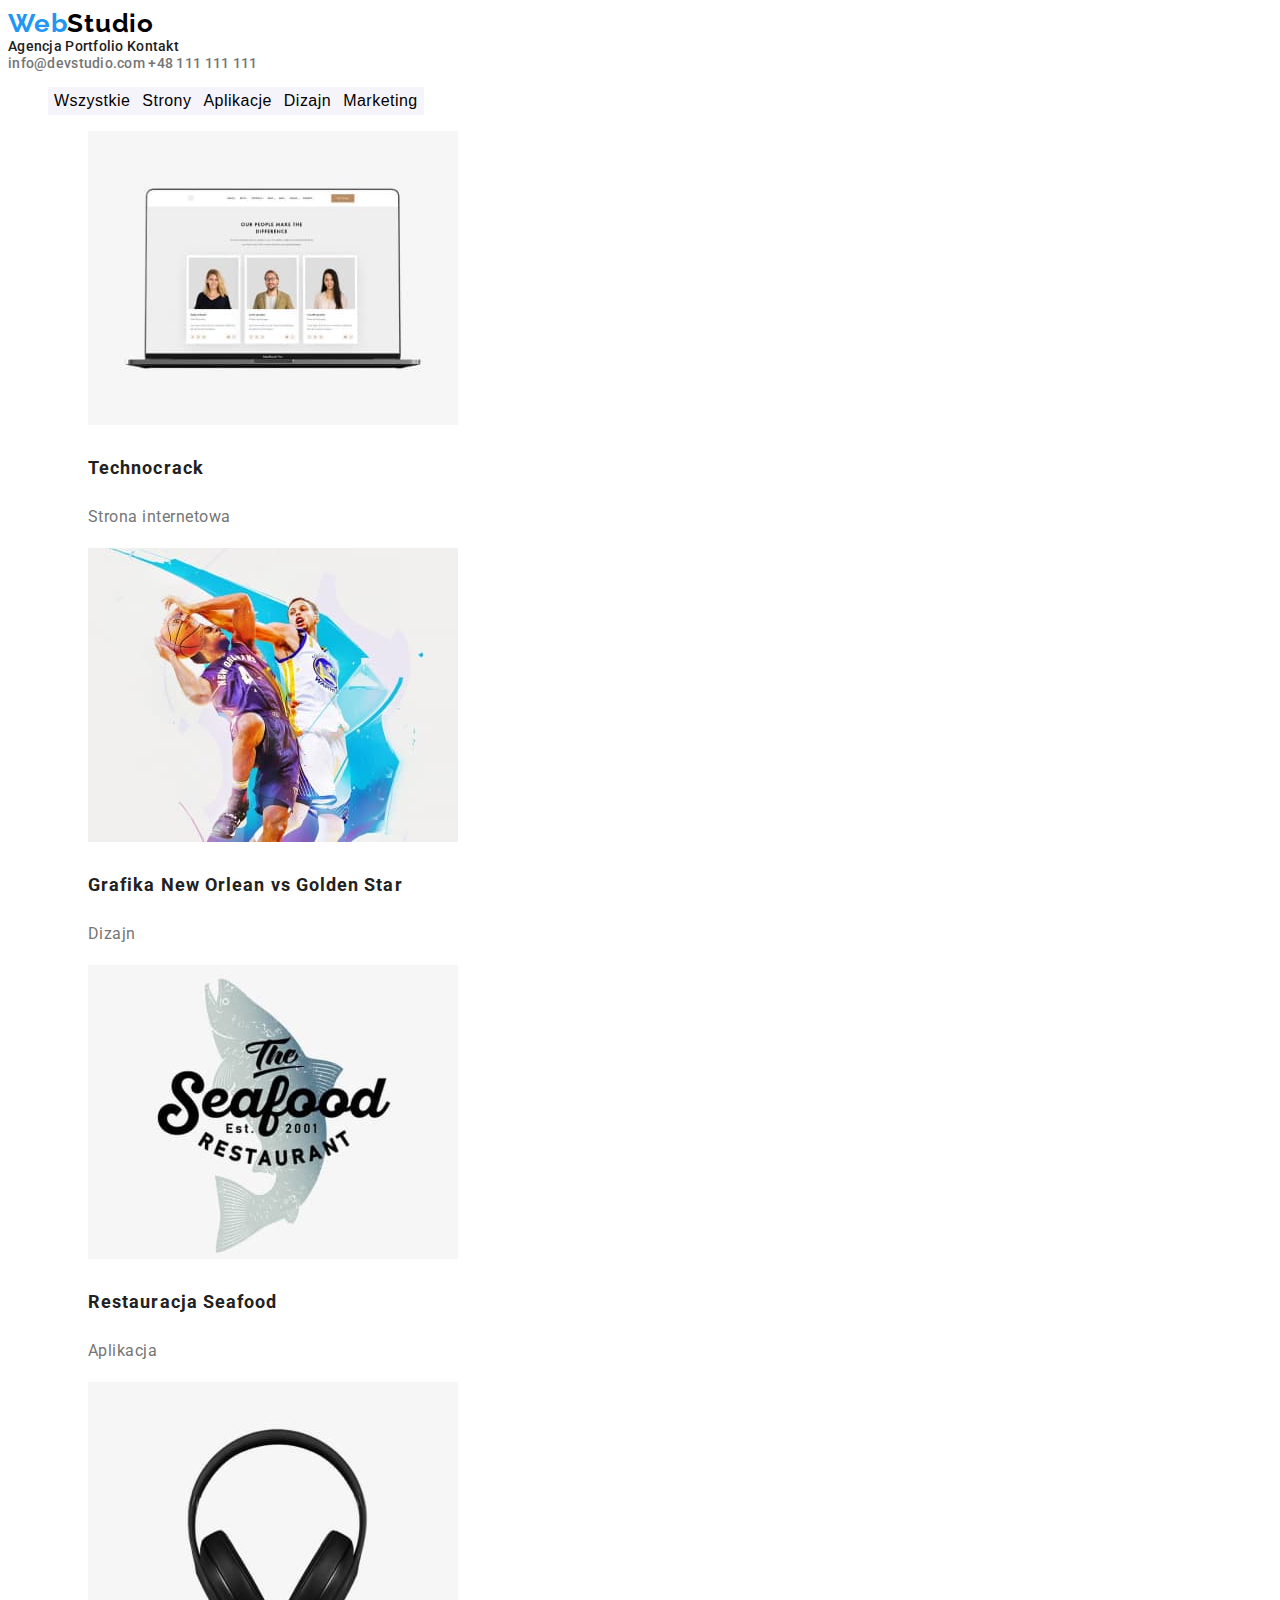
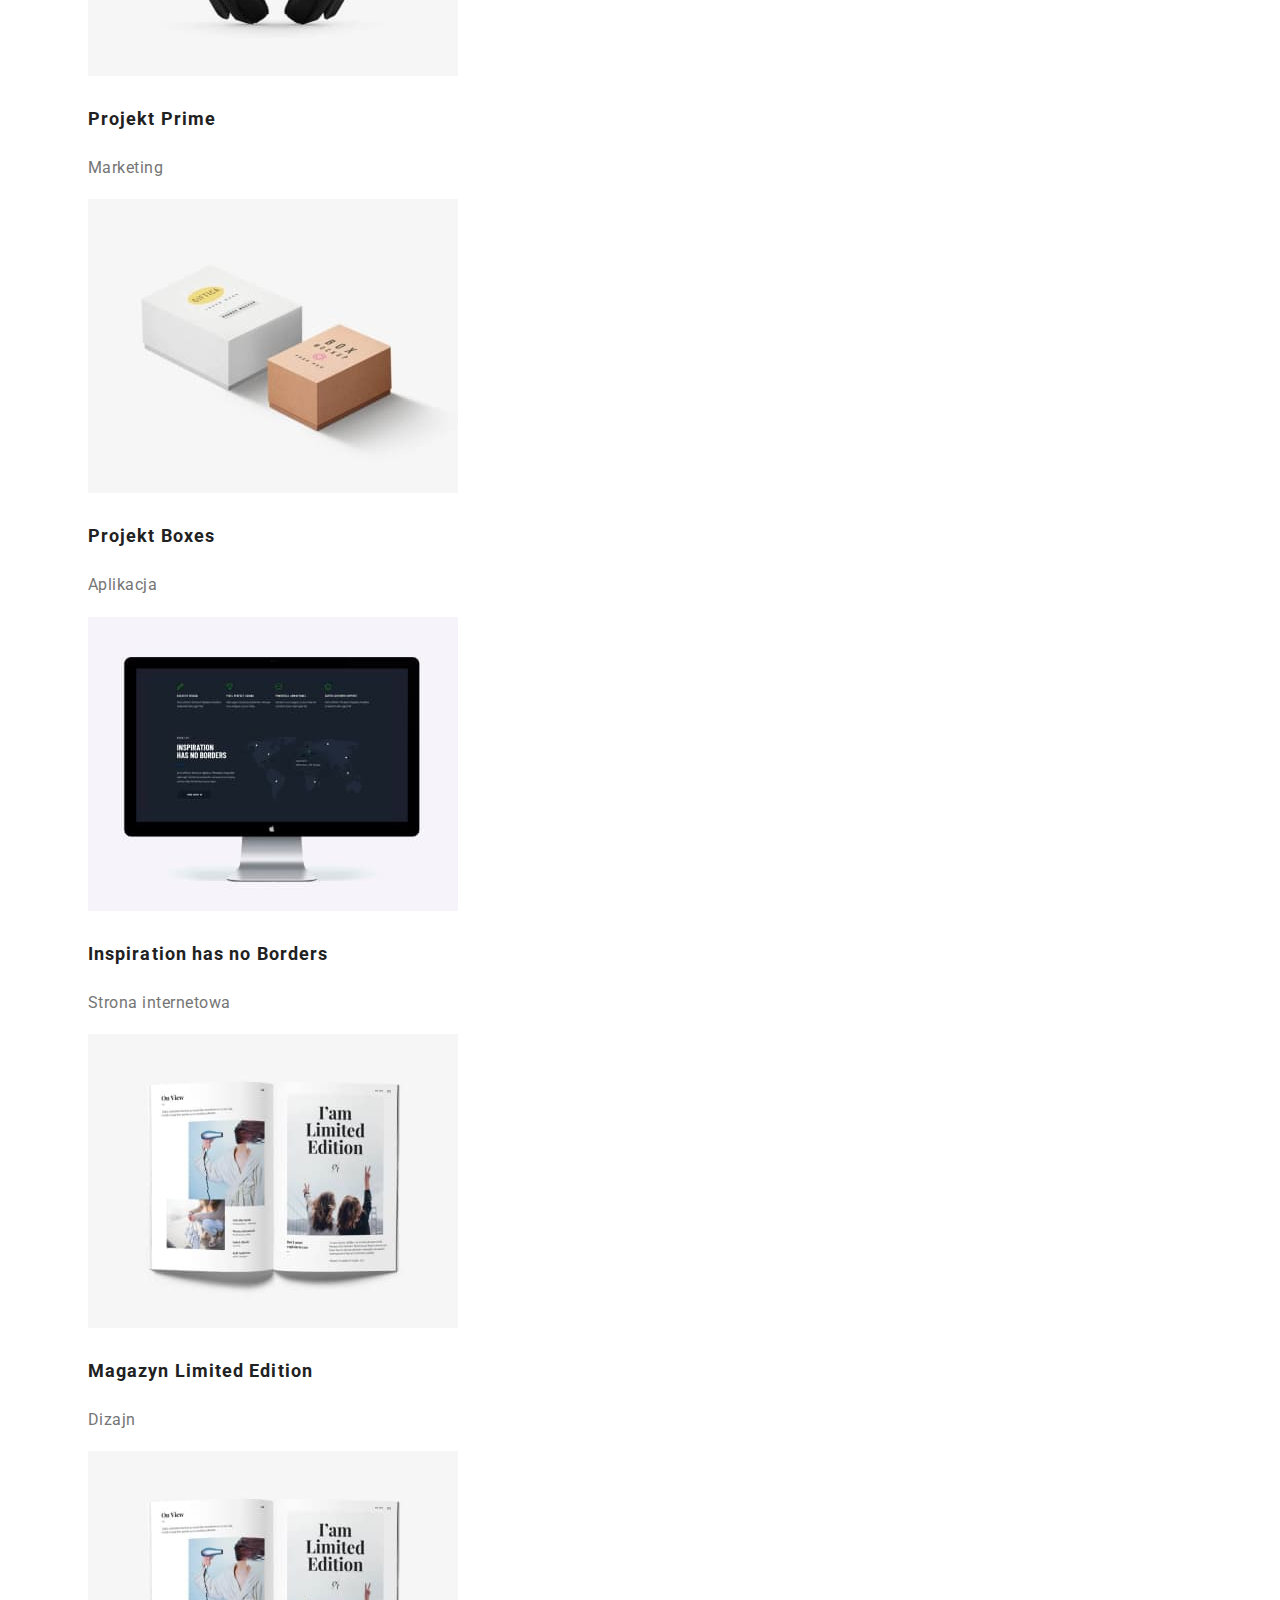
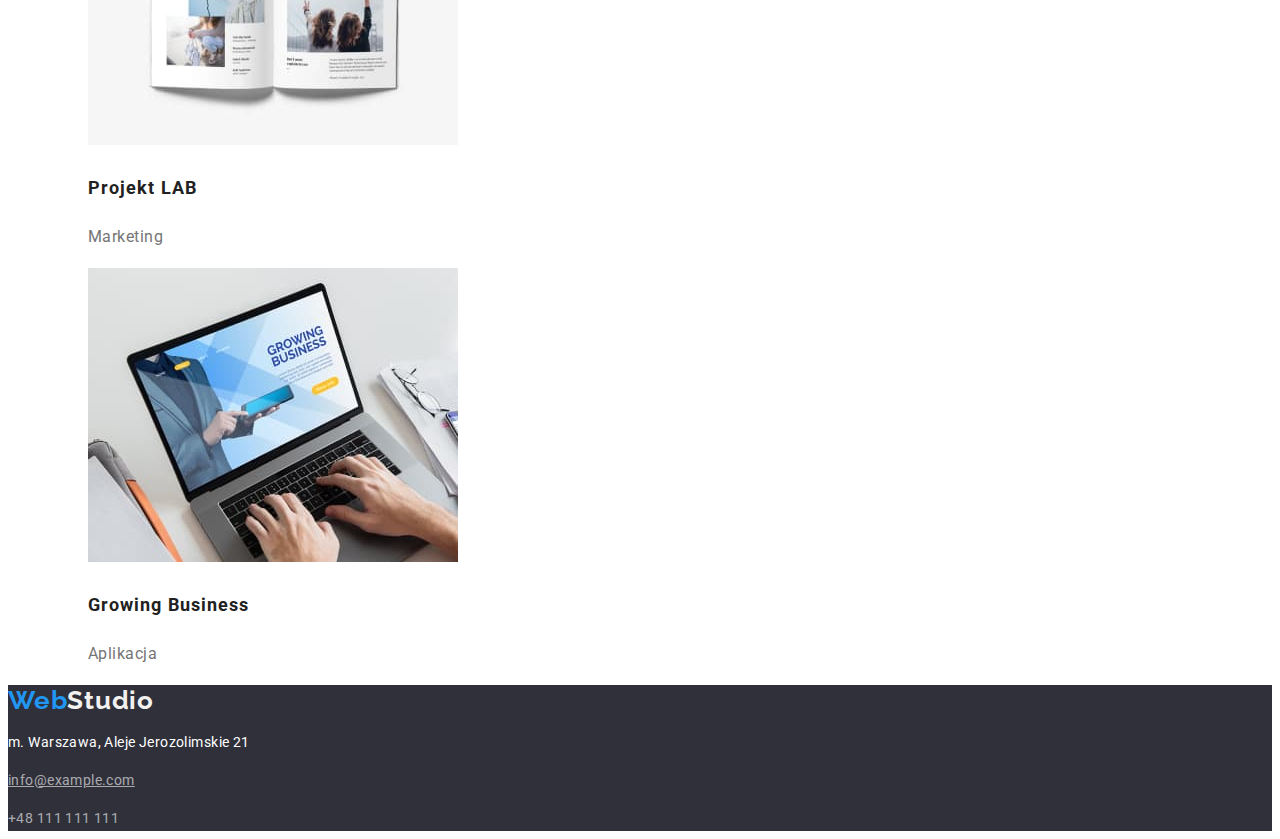
==== portfolio.html @ a46d77a7 "init_hm_3" ====
<!DOCTYPE html>
<html lang="en">
  <head>
    <meta charset="UTF-8" />
    <meta http-equiv="X-UA-Compatible" content="IE=edge" />
    <meta name="viewport" content="width=device-width, initial-scale=1.0" />
    <title>PORTFOLIO</title>
    <link rel="preconnect" href="https://fonts.googleapis.com" />
    <link rel="preconnect" href="https://fonts.gstatic.com" crossorigin />
    <link
      href="https://fonts.googleapis.com/css2?family=Raleway:wght@700&family=Roboto:wght@400;500;700;900&display=swap"
      rel="stylesheet"
    />
    <link rel="stylesheet" href="./css/styles.css" />
  </head>
  <body>
    <header class="header">
      <a class="logo" href="./index.html">Web<span>Studio</span></a>
      <nav>
        <a class="agencja" href="">Agencja</a>
        <a class="portfolio" href="./portfolio.html">Portfolio</a>
        <a class="contact" href="#skocz_do_kontakt">Kontakt</a>
      </nav>
      <a class="mail-tel" href="mailto:info@devstudio.com"
        >info@devstudio.com</a
      >
      <a class="mail-tel" href="tel:+48111111111">+48 111 111 111</a>
    </header>
    <main>
      <section>
        <ul>
          <li>
            <button class="buttons-pf" type="button">Wszystkie</button
            ><button class="buttons-pf" type="button">Strony</button
            ><button class="buttons-pf" type="button">Aplikacje</button
            ><button class="buttons-pf" type="button">Dizajn</button
            ><button class="buttons-pf" type="button">Marketing</button>
          </li>
        </ul>
      </section>
      <section>
        <ul class="img-pf">
          <li>
            <figure>
              <img
                src="images/technocrack.jpg"
                alt="our people make the difference"
                width="370"
                height="294"
              />
              <figcaption>
                <h2>Technocrack</h2>
                <p>Strona internetowa</p>
              </figcaption>
            </figure>
          </li>
          <li>
            <figure>
              <img
                src="images/grafika_new_orlean_vs_golden_star.jpg"
                alt="bascetbal"
                width="370"
                height="294"
              />
              <figcaption>
                <h2>Grafika New Orlean vs Golden Star</h2>
                <p>Dizajn</p>
              </figcaption>
            </figure>
          </li>
          <li>
            <figure>
              <img
                src="images/testauracja_seafood.jpg"
                alt="seafood restaurant"
                width="370"
                height="294"
              />
              <figcaption>
                <h2>Restauracja Seafood</h2>
                <p>Aplikacja</p>
              </figcaption>
            </figure>
          </li>

          <li>
            <figure>
              <img
                src="images/projekt_prime.jpg"
                alt="headphones"
                width="370"
                height="294"
              />
              <figcaption>
                <h2>Projekt Prime</h2>
                <p>Marketing</p>
              </figcaption>
            </figure>
          </li>
          <li>
            <figure>
              <img
                src="images/projekt_boxes.jpg"
                alt="boxes"
                width="370"
                height="294"
              />
              <figcaption>
                <h2>Projekt Boxes</h2>
                <p>Aplikacja</p>
              </figcaption>
            </figure>
          </li>
          <li>
            <figure>
              <img
                src="images/inspiration_has_no_borders.jpg"
                alt="inspiration_has_no_borders"
                width="370"
                height="294"
              />
              <figcaption>
                <h2>Inspiration has no Borders</h2>
                <p>Strona internetowa</p>
              </figcaption>
            </figure>
          </li>

          <li>
            <figure>
              <img
                src="images/magazyn_limited_edition.jpg"
                alt="magazyn"
                width="370"
                height="294"
              />
              <figcaption>
                <h2>Magazyn Limited Edition</h2>
                <p>Dizajn</p>
              </figcaption>
            </figure>
          </li>
          <li>
            <figure>
              <img
                src="images/magazyn_limited_edition.jpg"
                alt="magazyn"
                width="370"
                height="294"
              />
              <figcaption>
                <h2>Projekt LAB</h2>
                <p>Marketing</p>
              </figcaption>
            </figure>
          </li>
          <li>
            <figure>
              <img
                src="images/growing_business.jpg"
                alt="business aplication"
                width="370"
                height="294"
              />
              <figcaption>
                <h2>Growing Business</h2>
                <p>Aplikacja</p>
              </figcaption>
            </figure>
          </li>
        </ul>
      </section>
    </main>
    <footer class="footer">
      <address>
        <a class="logo" href="./index.html"
          >Web<span class="logo_footer">Studio</span></a
        >
        <p class="address" id="skocz_do_kontakt">
          m. Warszawa, Aleje Jerozolimskie 21
        </p>
        <a class="mail" href="mailto:info@example.com">info@example.com</a>
        <p></p>
        <a class="tel" href="tel:+48111111111">+48 111 111 111</a>
      </address>
    </footer>
  </body>
</html>
---- css/styles.css ----
body {
  font-family: "Roboto", "Segoe UI", "Tahoma", "Verdana", sans-serif;
  color: #212121;
}
:root {
  --color-text: #757575;
  --color-heading: #212121;
}
.header {
  font-weight: 500;
  font-size: 14px;
  line-height: 1.17;
  letter-spacing: 0.02em;
}
.header a:hover,
.header a:focus {
  color: #2196f3;
}
.logo {
  font-family: "Raleway";
  font-weight: 700;
  font-size: 26px;
  line-height: 1.17;
  color: #2196f3;
  letter-spacing: 0.03em;
  text-decoration: none;
}
.header .logo span {
  color: #000000;
}
.footer .logo span {
  color: #f3f0f0;
}
.agencja {
  text-decoration: none;
  color: #212121;
}
.portfolio {
  text-decoration: none;
  color: #212121;
}
.contact {
  text-decoration: none;
  color: #212121;
}
.header .mail-tel {
  text-decoration: none;
  color: #757575;
}
.footer .mail {
  color: rgba(255, 255, 255, 0.6);
}
.footer .tel {
  text-decoration: none;
  color: rgba(255, 255, 255, 0.6);
}
.footer {
  font-size: 14px;
  line-height: 1.71;
  letter-spacing: 0.03em;
  background: #2f303a;
}
.footer a:hover,
.footer a:focus,
.footer p:hover,
.footer p:focus {
  color: #2196f3;
}
address {
  font-style: normal;
  color: #ffffff;
}
/* porfolio */
.buttons-pf {
  font-weight: 500;
  font-size: 16px;
  line-height: 1.62;
  text-align: center;
  letter-spacing: 0.03em;
  background: #f5f4fa;
  cursor: pointer;
  border-style: none;
}
.buttons-pf:hover,
.buttons-pf:focus {
  color: #ffffff;
  background: #2196f3;
}
.img-pf {
  font-size: 16px;
  line-height: 1.88;
  letter-spacing: 0.03em;
  color: var(--color-text);
}
.img-pf h2 {
  font-weight: 700;
  font-size: 18px;
  line-height: 2;
  letter-spacing: 0.06em;
  text-align: left;
  color: var(--color-heading);
}
/* index */
.blackscreen {
  color: #ffffff;
  background: #2f303a;
}
.blackscreen h1 {
  font-weight: 900;
  font-size: 44px;
  line-height: 1.36;
  text-align: center;
  letter-spacing: 0.06em;
  text-transform: uppercase;
}
.blackscreen .button-ag {
  font-weight: 700;
  font-size: 16px;
  line-height: 1.88;
  text-align: center;
  letter-spacing: 0.06em;
  background: #2196f3;
  cursor: pointer;
  border-style: none;
  color: #ffffff;
}

.lorenipsun {
  font-size: 14px;
  line-height: 1.71;
  letter-spacing: 0.03em;
  color: var(--color-text);
}
.lorenipsun h3 {
  font-weight: 700;
  font-size: 14px;
  line-height: 1.17;
  letter-spacing: 0.03em;
  text-transform: uppercase;
  color: var(--color-heading);
}
h2 {
  font-weight: 700;
  font-size: 36px;
  line-height: 1.17;
  text-align: center;
  letter-spacing: 0.03em;
  color: var(--color-heading);
}
.img-ag {
  font-size: 16px;
  line-height: 1.17;
  text-align: center;
  letter-spacing: 0.03em;
  color: var(--color-text);
}
.img-ag h3 {
  font-weight: 500;
  font-size: 16px;
  color: var(--color-heading);
  line-height: 1.17;
}
ul {
  list-style-type: none;
}
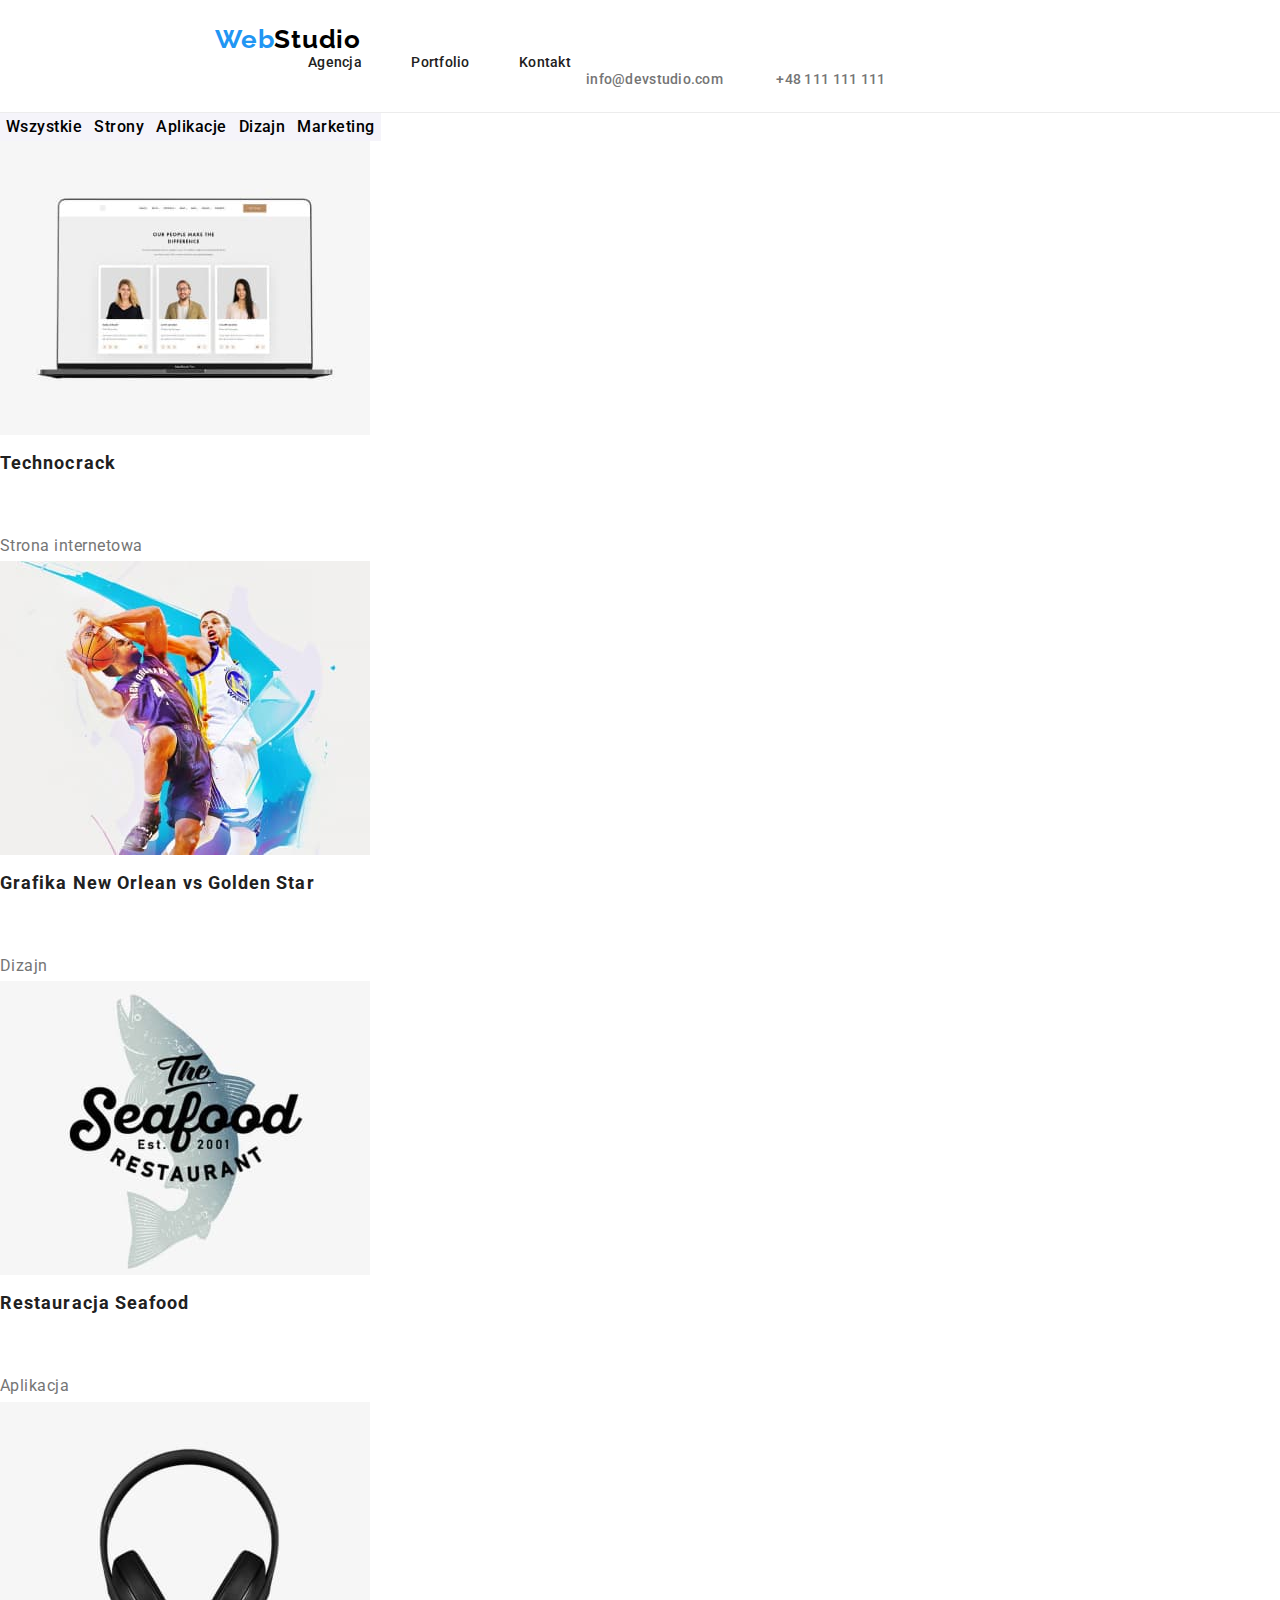
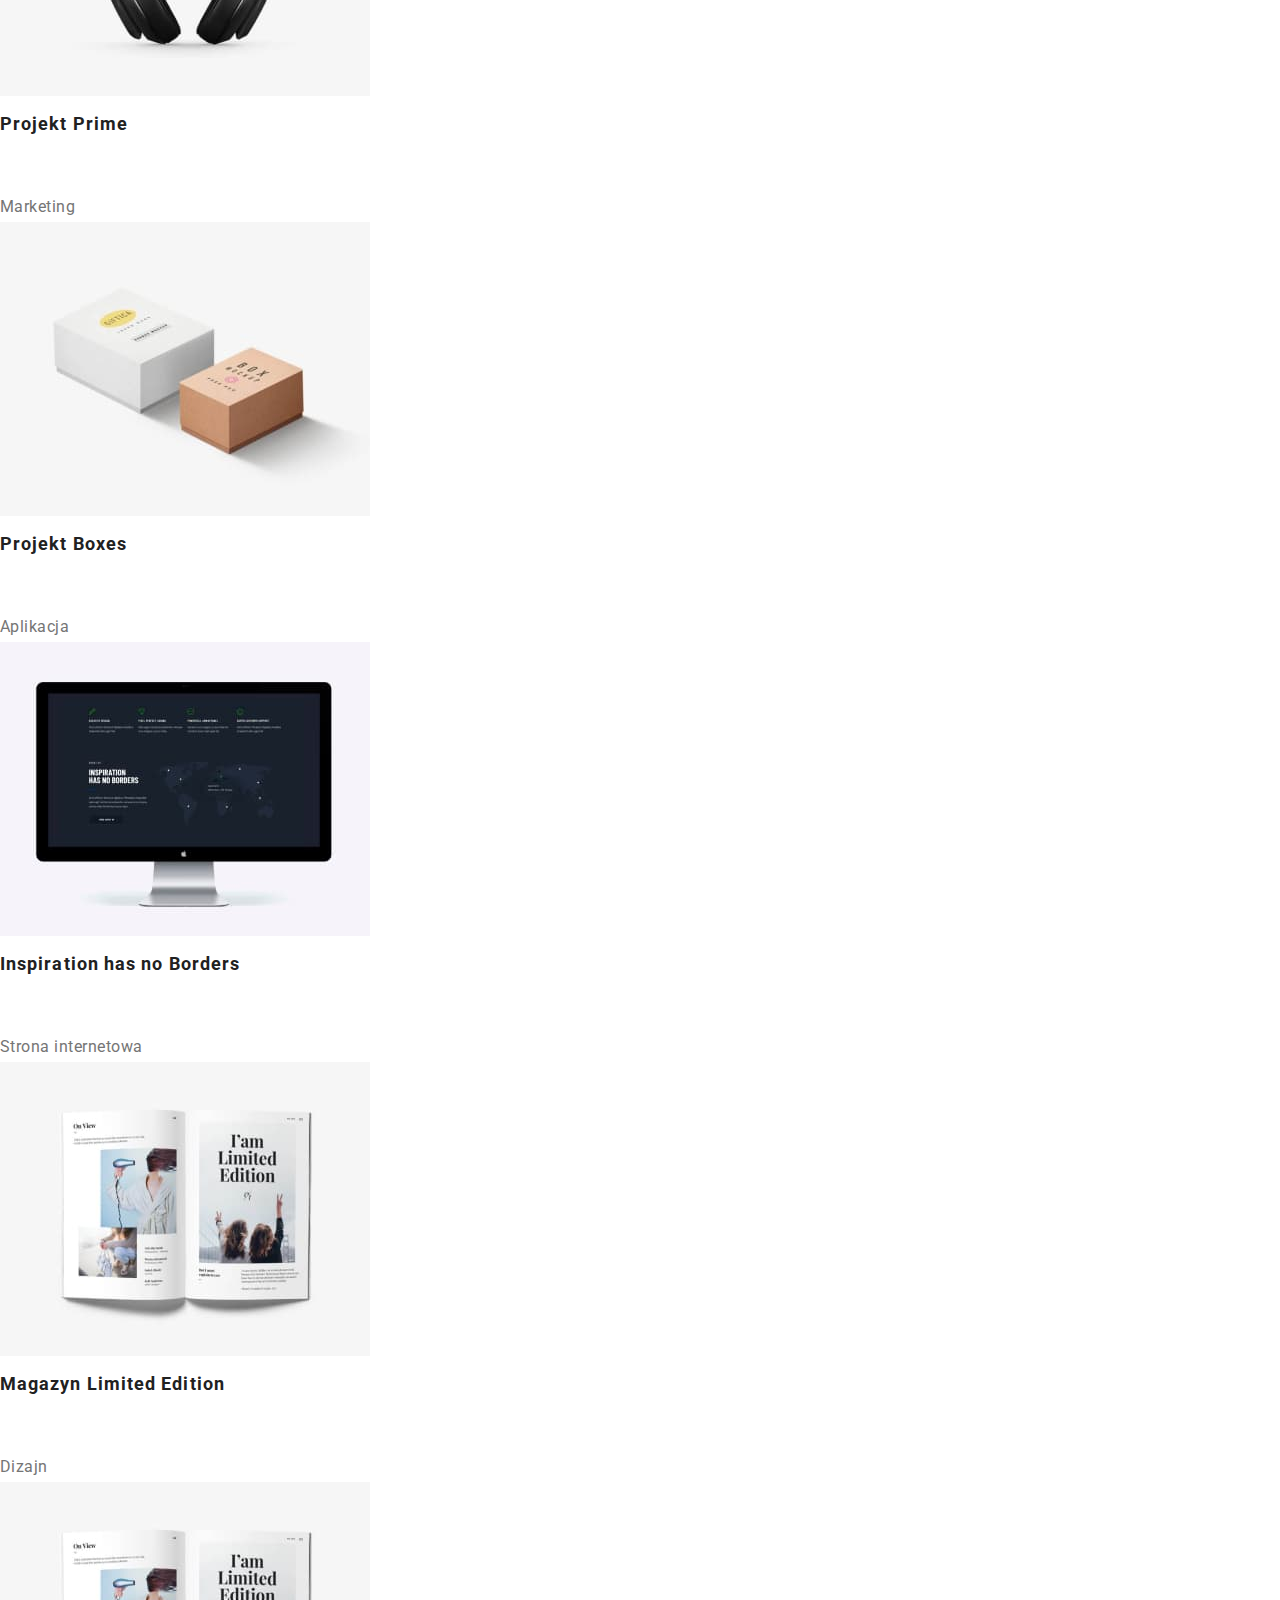
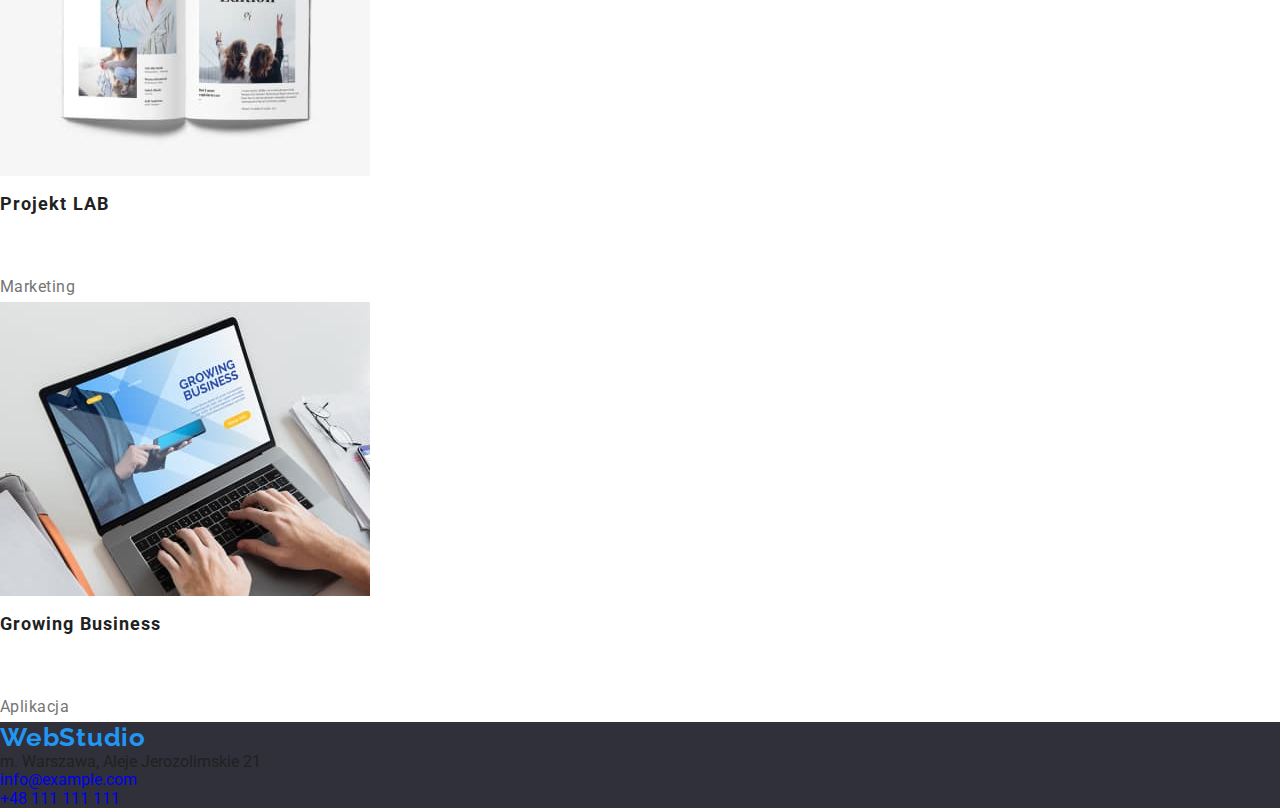
==== commit 2ab856dd: "update_possition_items_main_page" ====
--- a/portfolio.html
+++ b/portfolio.html
@@ -1,6 +1,10 @@
 <!DOCTYPE html>
 <html lang="en">
   <head>
+    <link
+      rel="stylesheet"
+      href="https://cdnjs.cloudflare.com/ajax/libs/modern-normalize/1.0.0/modern-normalize.min.css"
+    />
     <meta charset="UTF-8" />
     <meta http-equiv="X-UA-Compatible" content="IE=edge" />
     <meta name="viewport" content="width=device-width, initial-scale=1.0" />
@@ -11,20 +15,19 @@
       href="https://fonts.googleapis.com/css2?family=Raleway:wght@700&family=Roboto:wght@400;500;700;900&display=swap"
       rel="stylesheet"
     />
-    <link rel="stylesheet" href="./css/styles.css" />
+    <link rel="stylesheet" href="./css/styles.css" /></div>
   </head>
   <body>
-    <header class="header">
+    <header class="menu">
+      <div class="container">
       <a class="logo" href="./index.html">Web<span>Studio</span></a>
       <nav>
         <a class="agencja" href="">Agencja</a>
         <a class="portfolio" href="./portfolio.html">Portfolio</a>
         <a class="contact" href="#skocz_do_kontakt">Kontakt</a>
       </nav>
-      <a class="mail-tel" href="mailto:info@devstudio.com"
-        >info@devstudio.com</a
-      >
-      <a class="mail-tel" href="tel:+48111111111">+48 111 111 111</a>
+      <a class="mail" href="mailto:info@devstudio.com">info@devstudio.com</a>
+      <a class="tel" href="tel:+48111111111">+48 111 111 111</a>
     </header>
     <main>
       <section>
@@ -176,7 +179,7 @@
         <a class="logo" href="./index.html"
           >Web<span class="logo_footer">Studio</span></a
         >
-        <p class="address" id="skocz_do_kontakt">
+        <p id="skocz_do_kontakt">
           m. Warszawa, Aleje Jerozolimskie 21
         </p>
         <a class="mail" href="mailto:info@example.com">info@example.com</a>
--- a/css/styles.css
+++ b/css/styles.css
@@ -1,19 +1,48 @@
 body {
   font-family: "Roboto", "Segoe UI", "Tahoma", "Verdana", sans-serif;
   color: #212121;
+  width: 1600px;
 }
 :root {
   --color-text: #757575;
   --color-heading: #212121;
 }
-.header {
+p,
+a,
+h1,
+h2,
+h3,
+ul,
+figure {
+  text-decoration: none;
+  font-style: normal;
+  list-style: none;
+  margin: 0px;
+  padding: 0px;
+}
+.container {
+  width: 1600px;
+  padding: 0px 215px;
+}
+.section {
+  padding-top: 94px;
+  padding-bottom: 94px;
+}
+
+/* --------------------------------------------------menu-header-------------------------------------------------------- */
+.menu {
+  display: flex;
+  align-items: center;
   font-weight: 500;
   font-size: 14px;
   line-height: 1.17;
   letter-spacing: 0.02em;
-}
-.header a:hover,
-.header a:focus {
+  padding-top: 24px;
+  padding-bottom: 25px;
+  border-bottom: 1px solid #ececec;
+}
+.menu a:hover,
+.menu a:focus {
   color: #2196f3;
 }
 .logo {
@@ -24,53 +53,192 @@
   color: #2196f3;
   letter-spacing: 0.03em;
   text-decoration: none;
-}
-.header .logo span {
+  width: 145px;
+  height: 31px;
+}
+.menu .logo span {
   color: #000000;
 }
-.footer .logo span {
+.agencja {
+  color: #212121;
+  width: 53px;
+  height: 16px;
+  margin-left: 93px;
+}
+.portfolio {
+  color: #212121;
+  width: 53px;
+  height: 16px;
+  margin-left: 46px;
+}
+.contact {
+  color: #212121;
+  width: 51px;
+  height: 16px;
+  margin-left: 46px;
+}
+.menu .mail {
+  color: #757575;
+  width: 135px;
+  height: 16px;
+  margin-left: 371px;
+}
+.menu .tel {
+  color: #757575;
+  width: 110px;
+  height: 16px;
+  margin-left: 50px;
+}
+/* --------------------------------------------------footer-------------------------------------------------------- */
+footer {
+  background: #2f303a;
+}
+.address {
+  display: flex;
+  flex-direction: column;
+  font-size: 14px;
+  line-height: 1.71;
+  letter-spacing: 0.03em;
+  background: #2f303a;
+  padding-top: 60px;
+  padding-bottom: 60px;
+}
+.address a:hover,
+.address a:focus,
+.address p:hover,
+.address p:focus {
+  color: #2196f3;
+}
+.address .logo {
+  color: #2196f3;
+}
+.address .logo span {
   color: #f3f0f0;
 }
-.agencja {
-  text-decoration: none;
-  color: #212121;
-}
-.portfolio {
-  text-decoration: none;
-  color: #212121;
-}
-.contact {
-  text-decoration: none;
-  color: #212121;
-}
-.header .mail-tel {
-  text-decoration: none;
-  color: #757575;
-}
-.footer .mail {
+.address p {
+  color: #ffffff;
+  width: 256px;
+  height: 21px;
+  margin-top: 20px;
+}
+.address a {
   color: rgba(255, 255, 255, 0.6);
-}
-.footer .tel {
-  text-decoration: none;
-  color: rgba(255, 255, 255, 0.6);
-}
-.footer {
+  width: 231px;
+  height: 21px;
+  margin-top: 9px;
+}
+/* -----------------------------------------------------mane page------------------------------------------------------ */
+
+.header {
+  color: #ffffff;
+  background: #2f303a;
+  display: flex;
+  flex-direction: column;
+  align-items: center;
+  padding-top: 200px;
+  padding-bottom: 210px;
+}
+.header h1 {
+  font-weight: 900;
+  font-size: 44px;
+  line-height: 1.36;
+  text-align: center;
+  letter-spacing: 0.06em;
+  text-transform: uppercase;
+  width: 696px;
+  height: 120px;
+  margin: 0px;
+}
+.header button {
+  font-weight: 700;
+  font-size: 16px;
+  line-height: 1.88;
+  text-align: center;
+  letter-spacing: 0.06em;
+  background: #2196f3;
+  cursor: pointer;
+  border-style: none;
+  color: #ffffff;
+  width: 200px;
+  height: 50px;
+  margin-top: 30px;
+  border-radius: 4px;
+}
+.loremipsum {
+  display: flex;
+  flex-direction: row;
+  flex-wrap: wrap;
+  gap: 30px;
+  margin-bottom: 94px;
+}
+.loremipsum p {
   font-size: 14px;
   line-height: 1.71;
   letter-spacing: 0.03em;
-  background: #2f303a;
-}
-.footer a:hover,
-.footer a:focus,
-.footer p:hover,
-.footer p:focus {
-  color: #2196f3;
-}
-address {
-  font-style: normal;
-  color: #ffffff;
-}
-/* porfolio */
+  color: var(--color-text);
+}
+.loremipsum h3 {
+  font-weight: 700;
+  font-size: 14px;
+  line-height: 1.17;
+  letter-spacing: 0.03em;
+  text-transform: uppercase;
+  color: var(--color-heading);
+  margin-bottom: 10px;
+}
+.item {
+  flex-basis: calc((100% - 90px) / 4);
+}
+.doit {
+  display: flex;
+  justify-content: space-between;
+}
+h2 {
+  font-weight: 700;
+  font-size: 36px;
+  line-height: 1.17;
+  text-align: center;
+  letter-spacing: 0.03em;
+  color: var(--color-heading);
+  margin-bottom: 50px;
+}
+.team {
+  display: flex;
+  justify-content: space-between;
+}
+.nogap {
+  display: block;
+  background-color: #ffffff;
+}
+.team p {
+  font-size: 16px;
+  line-height: 1.17;
+  text-align: center;
+  letter-spacing: 0.03em;
+  color: var(--color-text);
+  background-color: #ffffff;
+  padding-bottom: 30px;
+}
+.team h3 {
+  font-weight: 500;
+  font-size: 16px;
+  text-align: center;
+  color: var(--color-heading);
+  line-height: 1.17;
+  padding-top: 30px;
+  padding-bottom: 10px;
+  background-color: #ffffff;
+}
+.bg {
+  background-color: #f5f4fa;
+  width: 1600px;
+  padding-top: 94px;
+  padding-bottom: 94px;
+  padding-left: 215px;
+  padding-right: 215px;
+}
+
+/* ---------------------------------------------------porfolio-------------------------------------------------- */
 .buttons-pf {
   font-weight: 500;
   font-size: 16px;
@@ -100,66 +268,3 @@
   text-align: left;
   color: var(--color-heading);
 }
-/* index */
-.blackscreen {
-  color: #ffffff;
-  background: #2f303a;
-}
-.blackscreen h1 {
-  font-weight: 900;
-  font-size: 44px;
-  line-height: 1.36;
-  text-align: center;
-  letter-spacing: 0.06em;
-  text-transform: uppercase;
-}
-.blackscreen .button-ag {
-  font-weight: 700;
-  font-size: 16px;
-  line-height: 1.88;
-  text-align: center;
-  letter-spacing: 0.06em;
-  background: #2196f3;
-  cursor: pointer;
-  border-style: none;
-  color: #ffffff;
-}
-
-.lorenipsun {
-  font-size: 14px;
-  line-height: 1.71;
-  letter-spacing: 0.03em;
-  color: var(--color-text);
-}
-.lorenipsun h3 {
-  font-weight: 700;
-  font-size: 14px;
-  line-height: 1.17;
-  letter-spacing: 0.03em;
-  text-transform: uppercase;
-  color: var(--color-heading);
-}
-h2 {
-  font-weight: 700;
-  font-size: 36px;
-  line-height: 1.17;
-  text-align: center;
-  letter-spacing: 0.03em;
-  color: var(--color-heading);
-}
-.img-ag {
-  font-size: 16px;
-  line-height: 1.17;
-  text-align: center;
-  letter-spacing: 0.03em;
-  color: var(--color-text);
-}
-.img-ag h3 {
-  font-weight: 500;
-  font-size: 16px;
-  color: var(--color-heading);
-  line-height: 1.17;
-}
-ul {
-  list-style-type: none;
-}
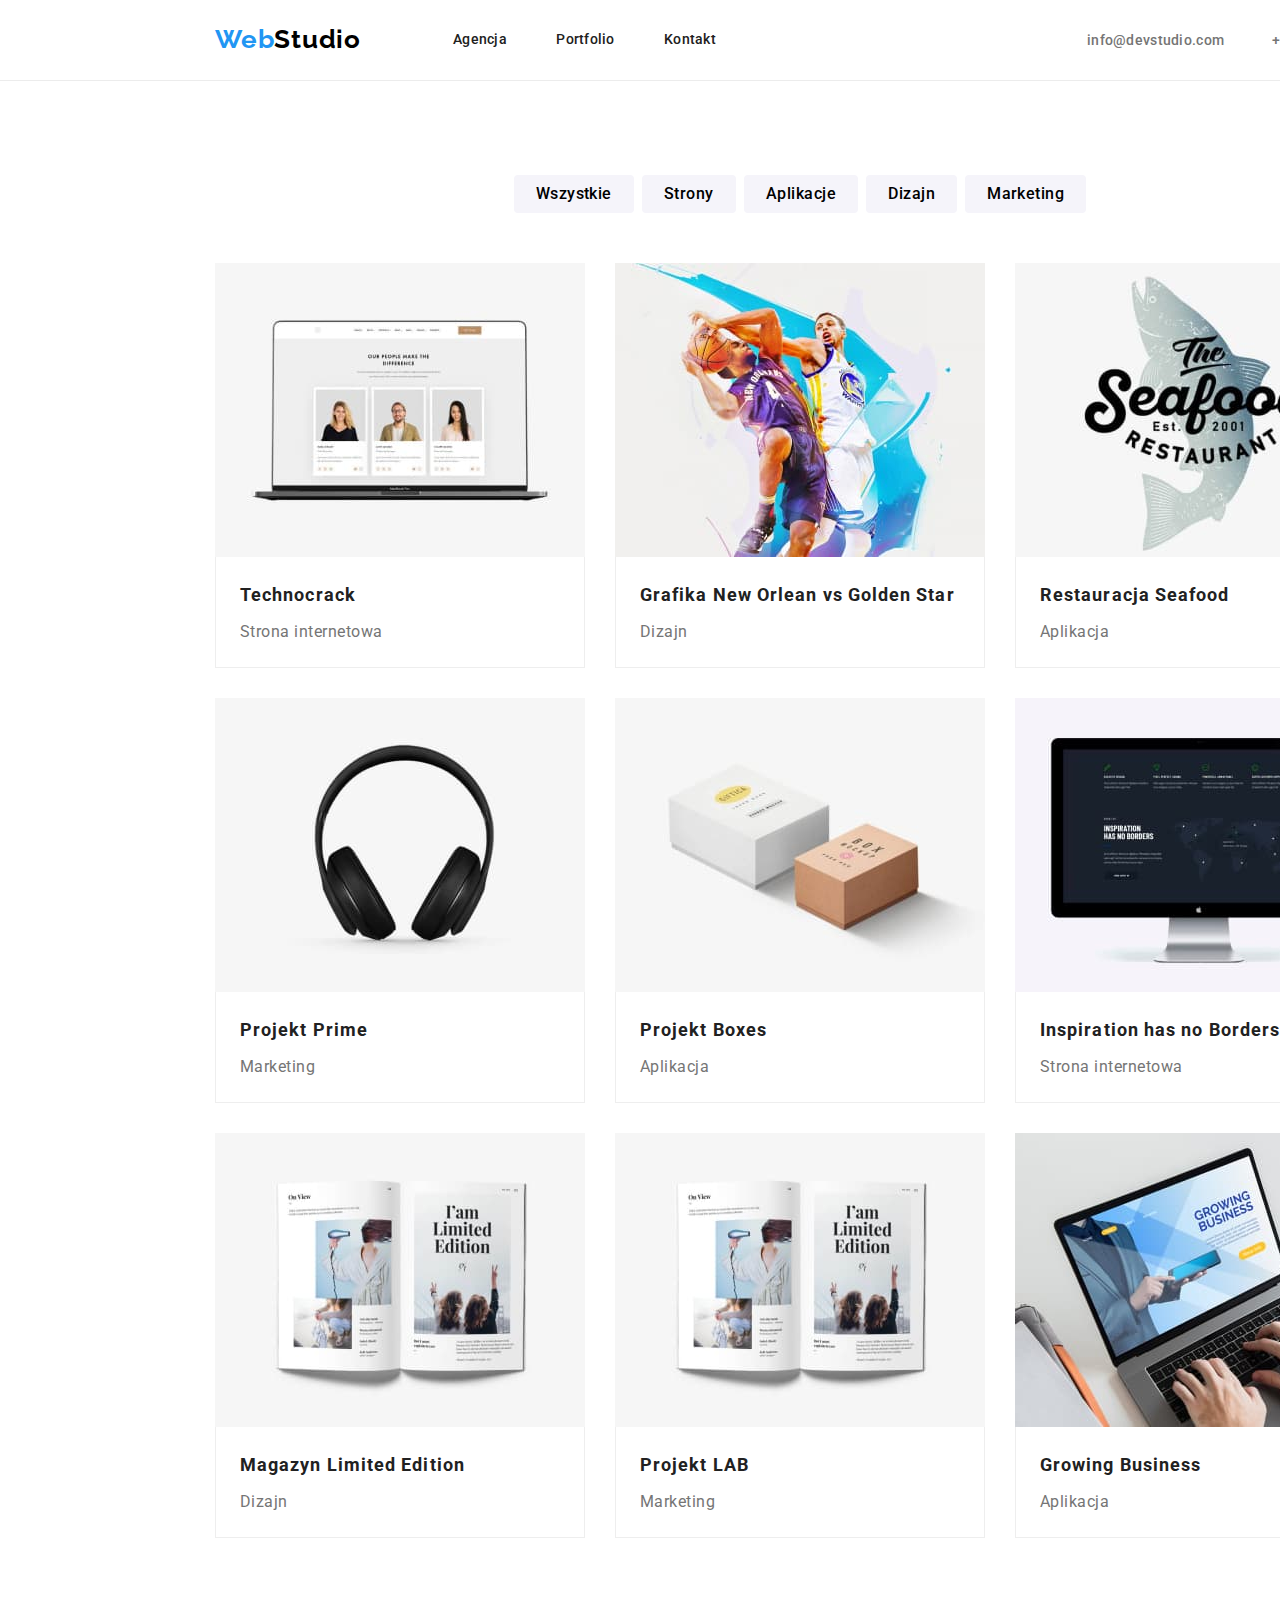
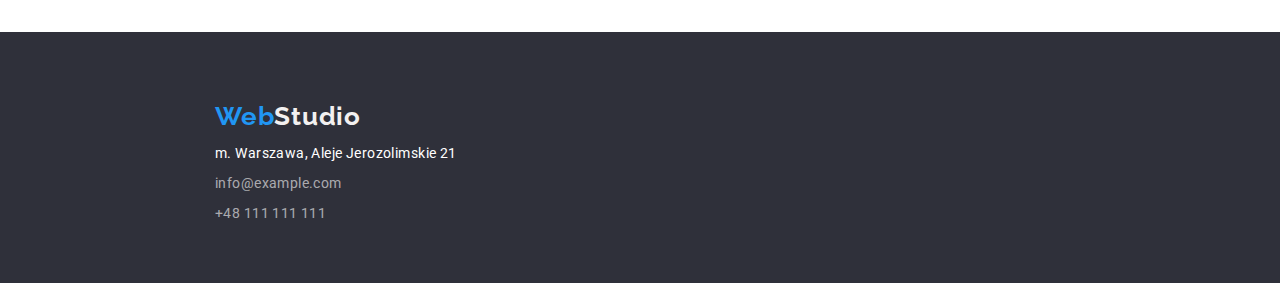
==== commit 378ebaef: "update_possition_items_in_portfolio" ====
--- a/portfolio.html
+++ b/portfolio.html
@@ -3,8 +3,7 @@
   <head>
     <link
       rel="stylesheet"
-      href="https://cdnjs.cloudflare.com/ajax/libs/modern-normalize/1.0.0/modern-normalize.min.css"
-    />
+      href="https://cdnjs.cloudflare.com/ajax/libs/modern-normalize/1.0.0/modern-normalize.min.css" />
     <meta charset="UTF-8" />
     <meta http-equiv="X-UA-Compatible" content="IE=edge" />
     <meta name="viewport" content="width=device-width, initial-scale=1.0" />
@@ -13,160 +12,145 @@
     <link rel="preconnect" href="https://fonts.gstatic.com" crossorigin />
     <link
       href="https://fonts.googleapis.com/css2?family=Raleway:wght@700&family=Roboto:wght@400;500;700;900&display=swap"
-      rel="stylesheet"
-    />
-    <link rel="stylesheet" href="./css/styles.css" /></div>
+      rel="stylesheet" />
+    <link rel="stylesheet" href="./css/styles.css" />
   </head>
   <body>
-    <header class="menu">
-      <div class="container">
-      <a class="logo" href="./index.html">Web<span>Studio</span></a>
-      <nav>
-        <a class="agencja" href="">Agencja</a>
-        <a class="portfolio" href="./portfolio.html">Portfolio</a>
-        <a class="contact" href="#skocz_do_kontakt">Kontakt</a>
-      </nav>
-      <a class="mail" href="mailto:info@devstudio.com">info@devstudio.com</a>
-      <a class="tel" href="tel:+48111111111">+48 111 111 111</a>
+    <header class="container">
+      <section class="menu">
+        <a class="logo" href="./index.html">Web<span>Studio</span></a>
+        <nav>
+          <a class="agencja" href="./index.html">Agencja</a>
+          <a class="portfolio" href="./portfolio.html">Portfolio</a>
+          <a class="contact" href="#skocz_do_kontakt">Kontakt</a>
+        </nav>
+        <a class="mail" href="mailto:info@devstudio.com">info@devstudio.com</a>
+        <a class="tel" href="tel:+48111111111">+48 111 111 111</a>
+      </section>
     </header>
     <main>
-      <section>
-        <ul>
-          <li>
-            <button class="buttons-pf" type="button">Wszystkie</button
-            ><button class="buttons-pf" type="button">Strony</button
-            ><button class="buttons-pf" type="button">Aplikacje</button
-            ><button class="buttons-pf" type="button">Dizajn</button
-            ><button class="buttons-pf" type="button">Marketing</button>
-          </li>
+      <section class="section container">
+        <ul class="we-do-it">
+          <li><button type="button">Wszystkie</button></li>
+          <li><button type="button">Strony</button></li>
+          <li><button type="button">Aplikacje</button></li>
+          <li><button type="button">Dizajn</button></li>
+          <li><button type="button">Marketing</button></li>
         </ul>
-      </section>
-      <section>
-        <ul class="img-pf">
-          <li>
+        <ul class="made-jobs">
+          <li class="made-jobs-item">
             <figure>
               <img
                 src="images/technocrack.jpg"
                 alt="our people make the difference"
                 width="370"
-                height="294"
-              />
+                height="294" />
               <figcaption>
-                <h2>Technocrack</h2>
+                <h3>Technocrack</h3>
                 <p>Strona internetowa</p>
               </figcaption>
             </figure>
           </li>
-          <li>
+          <li class="made-jobs-item">
             <figure>
               <img
                 src="images/grafika_new_orlean_vs_golden_star.jpg"
                 alt="bascetbal"
                 width="370"
-                height="294"
-              />
+                height="294" />
               <figcaption>
-                <h2>Grafika New Orlean vs Golden Star</h2>
+                <h3>Grafika New Orlean vs Golden Star</h3>
                 <p>Dizajn</p>
               </figcaption>
             </figure>
           </li>
-          <li>
+          <li class="made-jobs-item">
             <figure>
               <img
                 src="images/testauracja_seafood.jpg"
                 alt="seafood restaurant"
                 width="370"
-                height="294"
-              />
+                height="294" />
               <figcaption>
-                <h2>Restauracja Seafood</h2>
+                <h3>Restauracja Seafood</h3>
                 <p>Aplikacja</p>
               </figcaption>
             </figure>
           </li>
-
-          <li>
+          <li class="made-jobs-item">
             <figure>
               <img
                 src="images/projekt_prime.jpg"
                 alt="headphones"
                 width="370"
-                height="294"
-              />
+                height="294" />
               <figcaption>
-                <h2>Projekt Prime</h2>
+                <h3>Projekt Prime</h3>
                 <p>Marketing</p>
               </figcaption>
             </figure>
           </li>
-          <li>
+          <li class="made-jobs-item">
             <figure>
               <img
                 src="images/projekt_boxes.jpg"
                 alt="boxes"
                 width="370"
-                height="294"
-              />
+                height="294" />
               <figcaption>
-                <h2>Projekt Boxes</h2>
+                <h3>Projekt Boxes</h3>
                 <p>Aplikacja</p>
               </figcaption>
             </figure>
           </li>
-          <li>
+          <li class="made-jobs-item">
             <figure>
               <img
                 src="images/inspiration_has_no_borders.jpg"
                 alt="inspiration_has_no_borders"
                 width="370"
-                height="294"
-              />
+                height="294" />
               <figcaption>
-                <h2>Inspiration has no Borders</h2>
+                <h3>Inspiration has no Borders</h3>
                 <p>Strona internetowa</p>
               </figcaption>
             </figure>
           </li>
-
-          <li>
+          <li class="made-jobs-item">
             <figure>
               <img
                 src="images/magazyn_limited_edition.jpg"
                 alt="magazyn"
                 width="370"
-                height="294"
-              />
+                height="294" />
               <figcaption>
-                <h2>Magazyn Limited Edition</h2>
+                <h3>Magazyn Limited Edition</h3>
                 <p>Dizajn</p>
               </figcaption>
             </figure>
           </li>
-          <li>
+          <li class="made-jobs-item">
             <figure>
               <img
                 src="images/magazyn_limited_edition.jpg"
                 alt="magazyn"
                 width="370"
-                height="294"
-              />
+                height="294" />
               <figcaption>
-                <h2>Projekt LAB</h2>
+                <h3>Projekt LAB</h3>
                 <p>Marketing</p>
               </figcaption>
             </figure>
           </li>
-          <li>
+          <li class="made-jobs-item">
             <figure>
               <img
                 src="images/growing_business.jpg"
                 alt="business aplication"
                 width="370"
-                height="294"
-              />
+                height="294" />
               <figcaption>
-                <h2>Growing Business</h2>
+                <h3>Growing Business</h3>
                 <p>Aplikacja</p>
               </figcaption>
             </figure>
@@ -174,16 +158,13 @@
         </ul>
       </section>
     </main>
-    <footer class="footer">
-      <address>
+    <footer class="container">
+      <address class="address">
         <a class="logo" href="./index.html"
           >Web<span class="logo_footer">Studio</span></a
         >
-        <p id="skocz_do_kontakt">
-          m. Warszawa, Aleje Jerozolimskie 21
-        </p>
+        <p id="skocz_do_kontakt">m. Warszawa, Aleje Jerozolimskie 21</p>
         <a class="mail" href="mailto:info@example.com">info@example.com</a>
-        <p></p>
         <a class="tel" href="tel:+48111111111">+48 111 111 111</a>
       </address>
     </footer>
--- a/css/styles.css
+++ b/css/styles.css
@@ -13,7 +13,8 @@
 h2,
 h3,
 ul,
-figure {
+figure,
+figcaption {
   text-decoration: none;
   font-style: normal;
   list-style: none;
@@ -30,6 +31,9 @@
 }
 
 /* --------------------------------------------------menu-header-------------------------------------------------------- */
+header {
+  border-bottom: 1px solid #ececec;
+}
 .menu {
   display: flex;
   align-items: center;
@@ -39,7 +43,6 @@
   letter-spacing: 0.02em;
   padding-top: 24px;
   padding-bottom: 25px;
-  border-bottom: 1px solid #ececec;
 }
 .menu a:hover,
 .menu a:focus {
@@ -169,7 +172,7 @@
   flex-direction: row;
   flex-wrap: wrap;
   gap: 30px;
-  margin-bottom: 94px;
+  padding-bottom: 94px;
 }
 .loremipsum p {
   font-size: 14px;
@@ -184,7 +187,7 @@
   letter-spacing: 0.03em;
   text-transform: uppercase;
   color: var(--color-heading);
-  margin-bottom: 10px;
+  padding-bottom: 10px;
 }
 .item {
   flex-basis: calc((100% - 90px) / 4);
@@ -193,6 +196,10 @@
   display: flex;
   justify-content: space-between;
 }
+.team {
+  display: flex;
+  justify-content: space-between;
+}
 h2 {
   font-weight: 700;
   font-size: 36px;
@@ -200,13 +207,9 @@
   text-align: center;
   letter-spacing: 0.03em;
   color: var(--color-heading);
-  margin-bottom: 50px;
-}
-.team {
-  display: flex;
-  justify-content: space-between;
-}
-.nogap {
+  padding-bottom: 50px;
+}
+.team .nogap {
   display: block;
   background-color: #ffffff;
 }
@@ -229,42 +232,80 @@
   padding-bottom: 10px;
   background-color: #ffffff;
 }
+.team figcaption {
+  background: #ffffff;
+  border-right: 1px solid #ffffff;
+  border-bottom: 1px solid #ffffff;
+  border-left: 1px solid #ffffff;
+  border-radius: 0px 0px 4px 4px;
+}
 .bg {
   background-color: #f5f4fa;
   width: 1600px;
-  padding-top: 94px;
-  padding-bottom: 94px;
-  padding-left: 215px;
-  padding-right: 215px;
 }
 
 /* ---------------------------------------------------porfolio-------------------------------------------------- */
-.buttons-pf {
+.we-do-it {
+  display: flex;
+  justify-content: center;
+  gap: 8px;
+  background: #ffffff;
+}
+.we-do-it button {
   font-weight: 500;
   font-size: 16px;
   line-height: 1.62;
   text-align: center;
   letter-spacing: 0.03em;
   background: #f5f4fa;
+  border-radius: 4px;
   cursor: pointer;
   border-style: none;
-}
-.buttons-pf:hover,
-.buttons-pf:focus {
+  padding: 6px 22px;
+  margin-bottom: 50px;
+}
+.we-do-it button:hover,
+.we-do-it button:focus {
   color: #ffffff;
   background: #2196f3;
 }
-.img-pf {
-  font-size: 16px;
-  line-height: 1.88;
-  letter-spacing: 0.03em;
-  color: var(--color-text);
-}
-.img-pf h2 {
+.made-jobs {
+  display: flex;
+  flex-wrap: wrap;
+  gap: 30px;
+}
+.made-jobs h3 {
   font-weight: 700;
   font-size: 18px;
   line-height: 2;
   letter-spacing: 0.06em;
   text-align: left;
   color: var(--color-heading);
-}
+  padding-top: 20px;
+  padding-left: 24px;
+  padding-bottom: 4px;
+}
+.made-jobs p {
+  font-size: 16px;
+  text-align: left;
+  line-height: 1.88;
+  letter-spacing: 0.03em;
+  color: var(--color-text);
+  padding-left: 24px;
+  padding-bottom: 20px;
+}
+.made-jobs-item {
+  flex-basis: calc((100% - 60px) / 3);
+}
+.made-jobs-item img {
+  display: block;
+}
+.made-jobs-item figcaption {
+  background: #ffffff;
+  border-right: 1px solid #eeeeee;
+  border-bottom: 1px solid #eeeeee;
+  border-left: 1px solid #eeeeee;
+}
+.made-jobs .nogap {
+  display: block;
+}
